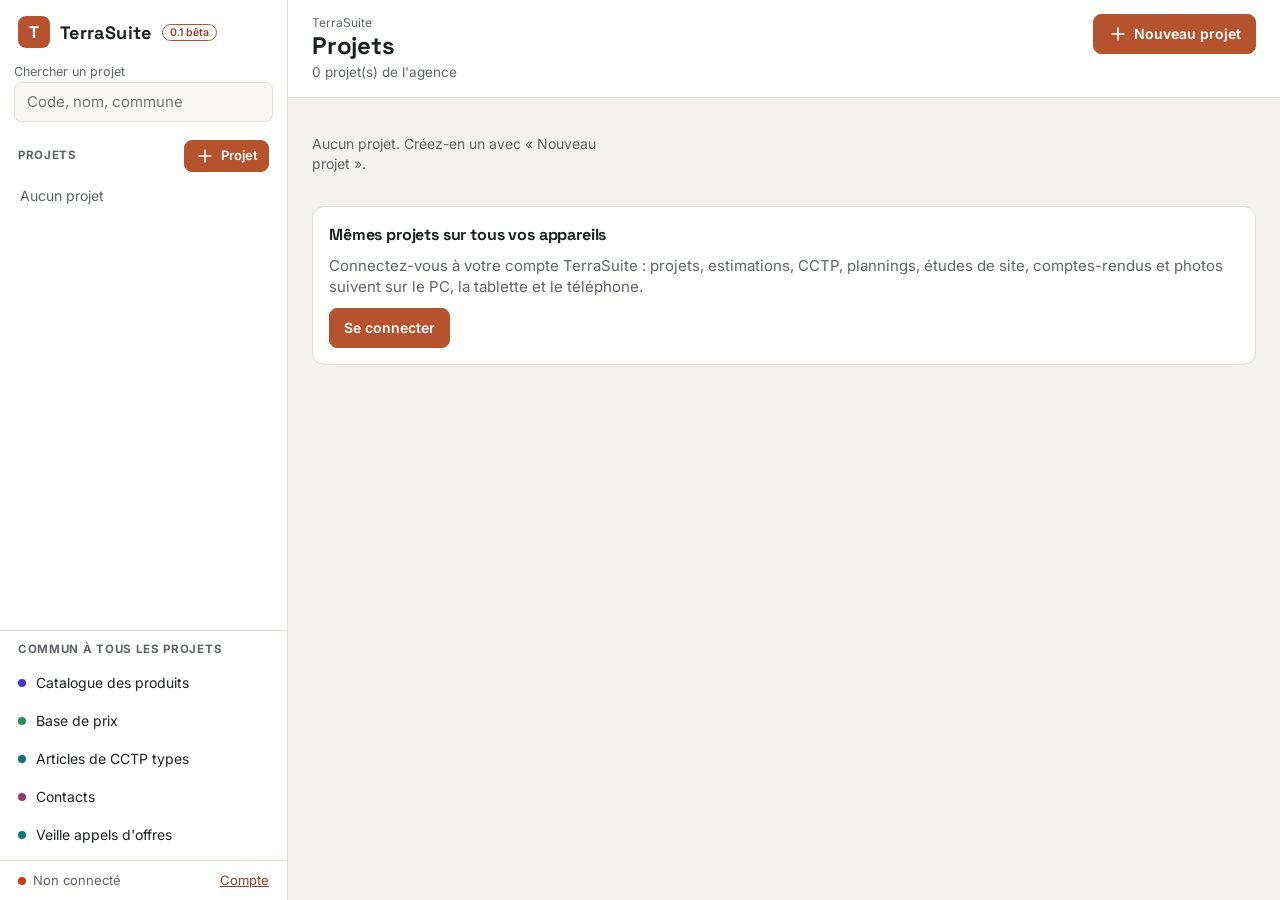
==== index.html @ 83de6072 "TerraSuite 0.1 : application unique centrée sur le projet, synchronisation de toutes les données - i" ====
<!doctype html>
<html lang="fr">
<head>
<meta charset="utf-8">
<meta name="viewport" content="width=device-width,initial-scale=1,viewport-fit=cover">
<title>TerraSuite</title>
<meta name="description" content="TerraSuite : le projet au centre, de l'esquisse à la garantie de parfait achèvement">
<meta name="theme-color" content="#b5532f">
<link rel="manifest" href="manifest.webmanifest">
<link rel="icon" href="suite/icons/icon-192.png">
<link rel="apple-touch-icon" href="suite/icons/apple-touch-icon.png">
<meta name="apple-mobile-web-app-capable" content="yes">
<meta name="apple-mobile-web-app-title" content="TerraSuite">
<link rel="preconnect" href="https://fonts.googleapis.com">
<link href="https://fonts.googleapis.com/css2?family=Inter:wght@400;500;600;700&family=Space+Grotesk:wght@500;700&display=swap" rel="stylesheet">
<link rel="stylesheet" href="suite/app.css">
</head>
<body>
<div class="ts" id="ts">
  <aside class="ts-side" id="side" aria-label="Projets et bibliothèques"></aside>
  <main class="ts-main" id="main"></main>
  <nav class="ts-bottom" id="bottom" aria-label="Navigation principale"></nav>
</div>
<script src="TerraChantier/vendor/supabase.js"></script>
<script src="TerraChantier/common.js"></script>
<script src="TerraChantier/db.js"></script>
<script src="TerraChantier/projets-api.js"></script>
<script src="TerraChantier/ts-link.js"></script>
<script src="TerraChantier/terrasuite-compte.js"></script>
<script src="TerraChantier/sync.js"></script>
<script src="suite/app.js"></script>
</body>
</html>
---- suite/app.css ----
/* TerraSuite : application unique, le projet au centre */
:root{--bg:#f4f2ee;--surface:#fff;--sunk:#f9f8f6;--ink:#1c1f22;--muted:#5f6368;--line:#e2ddd5;--line2:#efebe4;--accent:#b5532f;--accent-ink:#fff;--accent-soft:#f6e9e3;--accent-deep:#8f3f22;--warn:#c2410c;--ok:#2f8f5b;--info:#2f6fb5;--shadow:0 6px 20px rgba(0,0,0,.12);
  --safe-b:env(safe-area-inset-bottom,0px);--safe-t:env(safe-area-inset-top,0px);--side:288px;--bottom:0px}
@media (prefers-color-scheme:dark){:root:not([data-theme=light]){--bg:#141618;--surface:#1d2023;--sunk:#191b1e;--ink:#eceae6;--muted:#a3a7ab;--line:#2c3035;--line2:#25292d;--accent:#d97a55;--accent-ink:#1a0f0a;--accent-soft:#3a251c;--accent-deep:#f0a789;--shadow:0 6px 20px rgba(0,0,0,.5)}}
*{box-sizing:border-box}
html,body{margin:0;height:100%}
body{font:15px/1.45 Inter,system-ui,sans-serif;background:var(--bg);color:var(--ink);-webkit-tap-highlight-color:transparent;overscroll-behavior-y:none}
button,input,select,textarea{font:inherit;color:inherit}
h1,h2,h3{font-family:"Space Grotesk",Inter,sans-serif;letter-spacing:-.01em;margin:0}
a{color:var(--accent-deep)}
svg.i{width:20px;height:20px;fill:none;stroke:currentColor;stroke-width:2;stroke-linecap:round;stroke-linejoin:round;flex:none}

/* ---------- mise en page ---------- */
.ts{display:flex;height:100vh;height:100dvh}
.ts-side{width:var(--side);flex:none;background:var(--surface);border-right:1px solid var(--line);display:flex;flex-direction:column;min-height:0}
.ts-main{flex:1;min-width:0;display:flex;flex-direction:column;min-height:0}
.ts-bottom{display:none}
@media (max-width:899px){
  :root{--bottom:calc(60px + var(--safe-b))}
  .ts{flex-direction:column}
  .ts-side{display:none}
  .ts-main{padding-bottom:var(--bottom)}
  .ts-bottom{display:grid;grid-template-columns:repeat(4,minmax(0,1fr));position:fixed;left:0;right:0;bottom:0;z-index:30;background:var(--surface);border-top:1px solid var(--line);padding-bottom:var(--safe-b);height:var(--bottom)}
  .ts-bottom a{display:flex;flex-direction:column;align-items:center;justify-content:center;gap:2px;text-decoration:none;color:var(--muted);font-size:12px;font-weight:600}
  .ts-bottom a.on{color:var(--accent-deep)}
  .ts-bottom a.photo{color:#7a4fb0}
}

/* ---------- colonne de gauche ---------- */
.brand{display:flex;align-items:center;gap:10px;padding:calc(16px + var(--safe-t)) 18px 12px;text-decoration:none;color:inherit}
.logo{width:32px;height:32px;border-radius:8px;background:var(--accent);color:#fff;display:grid;place-items:center;font:700 17px "Space Grotesk",sans-serif;flex:none}
.brand b{font:700 18px "Space Grotesk",sans-serif;letter-spacing:.02em}
.ver{font:600 10.5px Inter,sans-serif;color:var(--accent-deep);border:1px solid var(--accent);border-radius:20px;padding:1px 7px;white-space:nowrap}
.side-h{display:flex;justify-content:space-between;align-items:center;padding:10px 18px 6px;gap:8px}
.cap{font-size:11.5px;font-weight:700;color:var(--muted);text-transform:uppercase;letter-spacing:.06em}
.search{padding:0 14px 8px}
.search input,.inp{width:100%;height:40px;border:1px solid var(--line);border-radius:8px;padding:0 12px;background:var(--sunk)}
.plist{flex:1;overflow:auto;padding:0 8px 8px;display:flex;flex-direction:column;gap:2px;min-height:80px}
.pitem{display:flex;flex-direction:column;gap:1px;padding:9px 12px;border-radius:8px;text-decoration:none;color:inherit}
.pitem:hover{background:var(--sunk)}
.pitem.on{background:var(--accent-soft);box-shadow:inset 3px 0 0 var(--accent)}
.pitem .l1{display:flex;justify-content:space-between;gap:8px;align-items:baseline}
.pitem b{font:700 15px "Space Grotesk",sans-serif}
.pitem .ph{font-size:11.5px;color:var(--muted);font-weight:600;white-space:nowrap}
.pitem .nm{font-size:13px;color:var(--muted);white-space:nowrap;overflow:hidden;text-overflow:ellipsis}
.pitem.arch{opacity:.6}
.libs{border-top:1px solid var(--line);padding:10px 8px 6px}
.libs .cap{padding:0 10px 6px;display:block}
.litem{display:flex;align-items:center;gap:10px;height:38px;padding:0 10px;border-radius:8px;text-decoration:none;color:inherit;font-size:14px}
.litem:hover{background:var(--sunk)}
.litem.on{background:var(--accent-soft);font-weight:600}
.dot{width:8px;height:8px;border-radius:50%;flex:none}
.litem .n{margin-left:auto;font-size:12px;color:var(--muted)}
.side-f{border-top:1px solid var(--line);padding:10px 18px calc(10px + var(--safe-b));display:flex;justify-content:space-between;align-items:center;gap:8px;font-size:13px}
.sync{display:inline-flex;align-items:center;gap:7px;color:var(--muted);text-decoration:none;min-width:0}
.sync::before{content:"";width:8px;height:8px;border-radius:50%;background:#9aa0a6;flex:none}
.sync.ok::before{background:var(--ok)} .sync.wait::before{background:#d39b1d} .sync.err::before{background:var(--warn)}
.sync span{white-space:nowrap;overflow:hidden;text-overflow:ellipsis}

/* ---------- en-tête du projet ---------- */
.phead{background:var(--surface);border-bottom:1px solid var(--line);padding:calc(14px + var(--safe-t)) 24px 0;flex:none}
.phead .t{display:flex;align-items:flex-start;gap:12px;justify-content:space-between}
.phead .k{font-size:12px;color:var(--muted)}
.phead h1{font-size:24px;margin:1px 0 2px;line-height:1.2}
.phead .w{color:var(--muted);font-size:13.5px}
.acts{display:flex;gap:8px;flex-wrap:wrap;justify-content:flex-end}
.btn.back{display:none}
.tabs{display:flex;gap:2px;overflow-x:auto;scrollbar-width:none;margin-top:10px}
.tabs::-webkit-scrollbar{display:none}
.tab{display:flex;align-items:center;gap:6px;height:42px;padding:0 9px;text-decoration:none;color:var(--muted);font-weight:600;font-size:14px;border-bottom:3px solid transparent;white-space:nowrap}
.tab.on{color:var(--ink)}
.tab.tr{margin-left:auto}
.tab.tr ~ .tab.tr{margin-left:0}
.badge{font-size:10.5px;font-weight:700;padding:2px 6px;border-radius:4px;background:#ecd9cf;color:#6b3a24}
.badge.cur{background:var(--accent);color:#fff}
.subs{display:flex;gap:8px;padding:10px 0 12px;border-top:1px solid var(--line2);overflow-x:auto;scrollbar-width:none}
.subs::-webkit-scrollbar{display:none}
.sub{height:32px;display:inline-flex;align-items:center;padding:0 13px;border-radius:16px;border:1px solid var(--line);background:var(--surface);color:var(--ink);text-decoration:none;font-size:13px;font-weight:600;white-space:nowrap}
.sub.on{color:#fff}
.sub .soon{font-size:10.5px;font-weight:600;margin-left:6px;opacity:.75}
@media (max-width:899px){
  .phead{padding:calc(10px + var(--safe-t)) 14px 0}
  .phead h1{font-size:19px}
  .btn.back{display:inline-flex}
  .acts .wide{display:none}
}

/* ---------- contenu ---------- */
.body{flex:1;min-height:0;overflow:auto;padding:22px 24px 40px}
.body.frame{padding:0;overflow:hidden;display:flex}
.body.frame iframe{flex:1;width:100%;height:100%;border:0;background:var(--bg)}
@media (max-width:899px){.body{padding:14px 14px 30px}}
@media (max-width:600px){.grid{grid-template-columns:repeat(2,minmax(0,1fr));gap:10px}.pcard{min-height:100px;padding:12px}.pcard .v{font-size:15.5px}.pcard .d{font-size:12px}.pcard .h{font-size:13px}.pcard .badge{display:none}}
.wrap{max-width:1240px}
.grid{display:grid;gap:14px;grid-template-columns:repeat(auto-fill,minmax(250px,1fr))}
.grid3{display:grid;gap:14px;grid-template-columns:repeat(auto-fit,minmax(280px,1fr))}
.card{background:var(--surface);border:1px solid var(--line);border-radius:12px;padding:16px}
.card h2{font-size:16px;margin-bottom:8px}
.pcard{display:flex;flex-direction:column;gap:6px;text-decoration:none;color:inherit;min-height:120px;cursor:pointer}
.pcard:hover{border-color:var(--accent)}
.pcard .h{display:flex;align-items:center;gap:8px;font-weight:700}
.pcard .v{font:700 19px "Space Grotesk",sans-serif}
.pcard .d{color:var(--muted);font-size:13px}
.list{display:flex;flex-direction:column}
.li{display:flex;gap:12px;align-items:flex-start;padding:9px 0;border-top:1px solid var(--line2)}
.li:first-child{border-top:0}
.li .m{color:var(--muted);font-size:12.5px}
.empty{color:var(--muted);font-size:14px}
.row{display:flex;gap:10px;align-items:center;flex-wrap:wrap}
.row.small{font-size:13px}
.muted,.hint{color:var(--muted)} .hint{font-size:12.5px}
.btn{border:1px solid var(--line);background:var(--surface);border-radius:8px;padding:0 14px;height:40px;cursor:pointer;font-weight:600;font-size:14px;display:inline-flex;align-items:center;gap:6px;white-space:nowrap;text-decoration:none;color:inherit}
.btn:hover{border-color:var(--accent)}
.btn.pri{background:var(--accent);border-color:var(--accent);color:var(--accent-ink)}
.btn.sm{height:32px;padding:0 10px;font-size:13px}
.btn.danger{color:var(--warn)}
.btn.icon{width:40px;padding:0;justify-content:center}
.f{display:flex;flex-direction:column;gap:4px;font-size:12.5px;color:var(--muted);font-weight:600}
.f input,.f select,.f textarea{height:40px;border:1px solid var(--line);border-radius:8px;padding:0 10px;background:var(--surface);color:var(--ink);font-weight:400;font-size:14px}
.f textarea{height:auto;min-height:80px;padding:8px 10px;resize:vertical}
.grid2{display:grid;grid-template-columns:repeat(auto-fit,minmax(200px,1fr));gap:12px}
table.t{width:100%;border-collapse:collapse;font-size:14px}
table.t th{text-align:left;color:var(--muted);font-size:12px;font-weight:600;padding:8px 10px;border-bottom:1px solid var(--line)}
table.t td{padding:6px 10px;border-top:1px solid var(--line2);vertical-align:middle}
table.t td input,table.t td select{width:100%;height:36px;border:1px solid transparent;border-radius:6px;padding:0 8px;background:transparent}
table.t td input:hover,table.t td select:hover,table.t td input:focus,table.t td select:focus{border-color:var(--line);background:var(--surface)}
.tscroll{overflow-x:auto}
.state{font-size:12px;font-weight:700;padding:3px 8px;border-radius:6px;white-space:nowrap}
.soonbox{max-width:720px}
.soonbox p{margin:6px 0 0}
.chip{display:inline-flex;align-items:center;height:30px;padding:0 12px;border-radius:15px;background:var(--surface);border:1px solid var(--line);font-size:13px}
.pl-mobile{display:none}
@media (max-width:899px){.pl-mobile{display:block}.pl-desk{display:none}}
.mitem{display:flex;justify-content:space-between;align-items:center;gap:12px;background:var(--surface);border:1px solid var(--line);border-radius:12px;padding:12px 14px;text-decoration:none;color:inherit;min-height:62px;margin-bottom:8px}
.mitem b{font:700 17px "Space Grotesk",sans-serif;display:block}
.mitem .nm{font-size:13px;color:var(--muted)}
.mitem .ph{font-size:12px;font-weight:700;padding:4px 8px;border-radius:6px;background:var(--accent-soft);color:var(--accent-deep);white-space:nowrap}

/* ---------- feuilles (fenêtres) et messages, communs avec TerraChantier ---------- */
.sheet-bg{position:fixed;inset:0;background:rgba(0,0,0,.45);z-index:50;display:flex;align-items:center;justify-content:center;padding:12px}
.sheet{background:var(--bg);width:100%;max-width:640px;max-height:92vh;border-radius:14px;display:flex;flex-direction:column;overflow:hidden}
.sheet header{display:flex;align-items:center;justify-content:space-between;padding:14px 16px;background:var(--surface);border-bottom:1px solid var(--line)}
.sheet header h2{font-size:17px}
.sheet .body{padding:16px;overflow:auto}
.sheet footer{display:flex;gap:8px;justify-content:flex-end;padding:12px 16px;background:var(--surface);border-top:1px solid var(--line)}
.icon-btn{border:0;background:transparent;width:38px;height:38px;border-radius:8px;display:grid;place-items:center;cursor:pointer;color:var(--ink)}
.icon-btn svg{width:22px;height:22px;fill:none;stroke:currentColor;stroke-width:2;stroke-linecap:round;stroke-linejoin:round}
.toast{position:fixed;left:50%;bottom:calc(24px + var(--bottom));transform:translateX(-50%);background:var(--ink);color:var(--bg);padding:9px 15px;border-radius:8px;z-index:80;font-size:14px;box-shadow:var(--shadow);max-width:90vw}
:focus-visible{outline:2px solid var(--accent);outline-offset:2px}
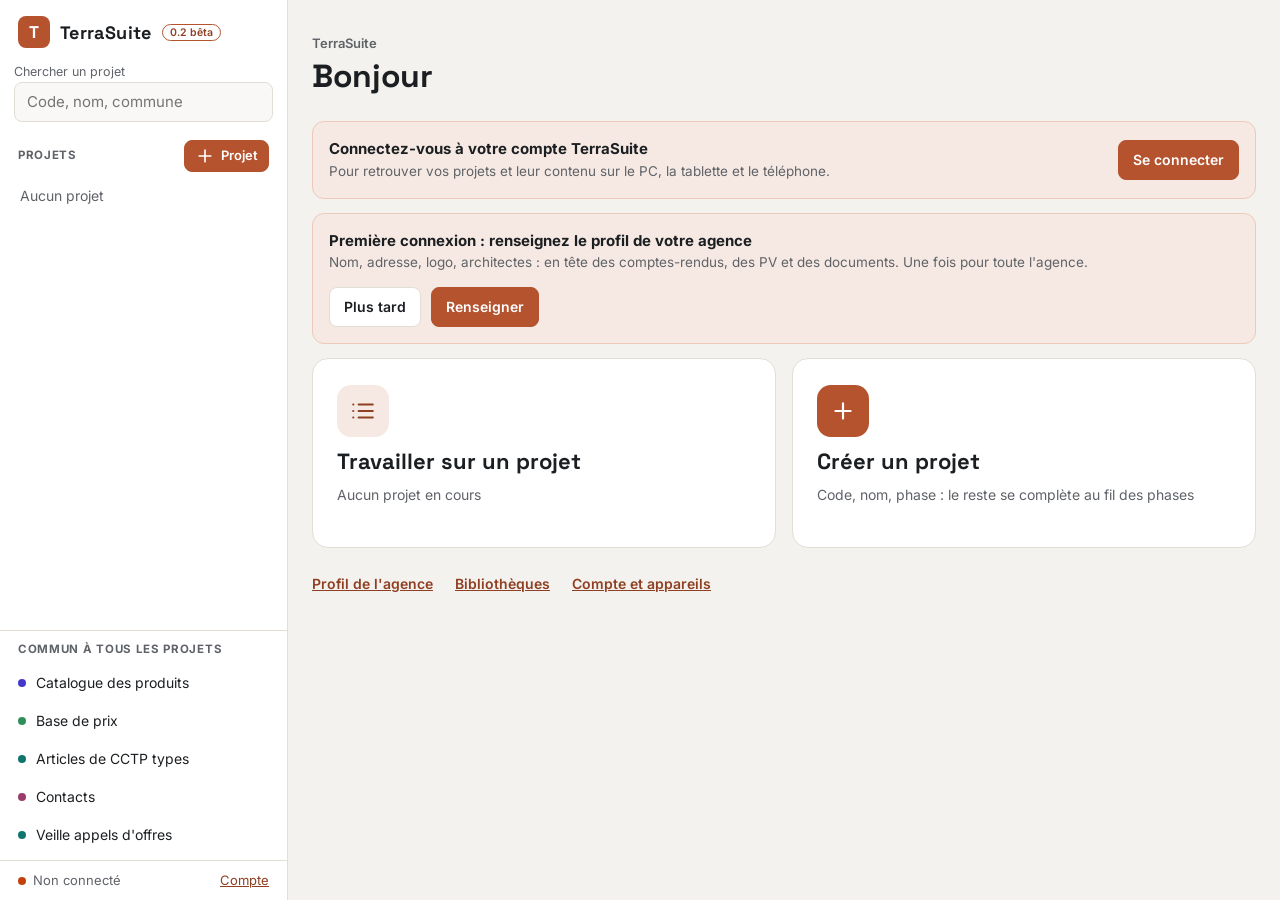
==== commit 263af72f: "TerraSuite 0.2 : page d'accueil (travailler sur un projet, créer un projet) et profil de l'agence - " ====
--- a/index.html
+++ b/index.html
@@ -24,6 +24,8 @@
 <script src="TerraChantier/vendor/supabase.js"></script>
 <script src="TerraChantier/common.js"></script>
 <script src="TerraChantier/db.js"></script>
+<script src="TerraChantier/plan.js"></script>
+<script src="TerraChantier/carnet.js"></script>
 <script src="TerraChantier/projets-api.js"></script>
 <script src="TerraChantier/ts-link.js"></script>
 <script src="TerraChantier/terrasuite-compte.js"></script>
--- a/suite/app.css
+++ b/suite/app.css
@@ -147,3 +147,29 @@
 .icon-btn svg{width:22px;height:22px;fill:none;stroke:currentColor;stroke-width:2;stroke-linecap:round;stroke-linejoin:round}
 .toast{position:fixed;left:50%;bottom:calc(24px + var(--bottom));transform:translateX(-50%);background:var(--ink);color:var(--bg);padding:9px 15px;border-radius:8px;z-index:80;font-size:14px;box-shadow:var(--shadow);max-width:90vw}
 :focus-visible{outline:2px solid var(--accent);outline-offset:2px}
+
+/* ---------- accueil ---------- */
+.home{padding-top:calc(34px + var(--safe-t))}
+.hhead{display:flex;align-items:center;gap:16px;margin-bottom:22px}
+.hhead h1{font-size:32px}
+.hhead .k{font-size:13px;color:var(--muted);font-weight:600}
+.hlogo:empty{display:none}
+.hlogo img{max-height:56px;max-width:180px;display:block}
+.choices{display:grid;grid-template-columns:repeat(auto-fit,minmax(260px,1fr));gap:16px}
+.choice{display:flex;flex-direction:column;align-items:flex-start;gap:10px;text-align:left;background:var(--surface);border:1px solid var(--line);border-radius:16px;padding:26px 24px;min-height:190px;text-decoration:none;color:inherit;cursor:pointer;font:inherit}
+.choice:hover{border-color:var(--accent);box-shadow:var(--shadow)}
+.choice .ci{width:52px;height:52px;border-radius:14px;display:grid;place-items:center}
+.choice .ci svg{width:26px;height:26px}
+.choice .ct{font:700 22px "Space Grotesk",sans-serif}
+.choice .cd{color:var(--muted);font-size:14px}
+.note{display:flex;align-items:center;justify-content:space-between;gap:14px;flex-wrap:wrap;margin-bottom:14px;border-color:#ecc9b8;background:var(--accent-soft)}
+.note .muted{font-size:13.5px;margin-top:2px}
+.hlinks{display:flex;gap:22px;flex-wrap:wrap;margin-top:26px;font-size:14px;font-weight:600}
+@media (max-width:899px){.home{padding-top:calc(20px + var(--safe-t))}.hhead h1{font-size:26px}.choice{min-height:0;padding:20px;flex-direction:row;align-items:center;flex-wrap:wrap}.choice .ct{font-size:19px}.choice .cd{flex-basis:100%}}
+/* fiche de l'agence (formulaire commun avec TerraContacts) */
+.fsec{font-size:15px;margin:2px 0}
+.bar{display:flex;align-items:center;gap:10px}
+.grow{flex:1}
+.small{font-size:13px}
+.card.pers{padding:12px;background:var(--sunk)}
+#pList{gap:10px}
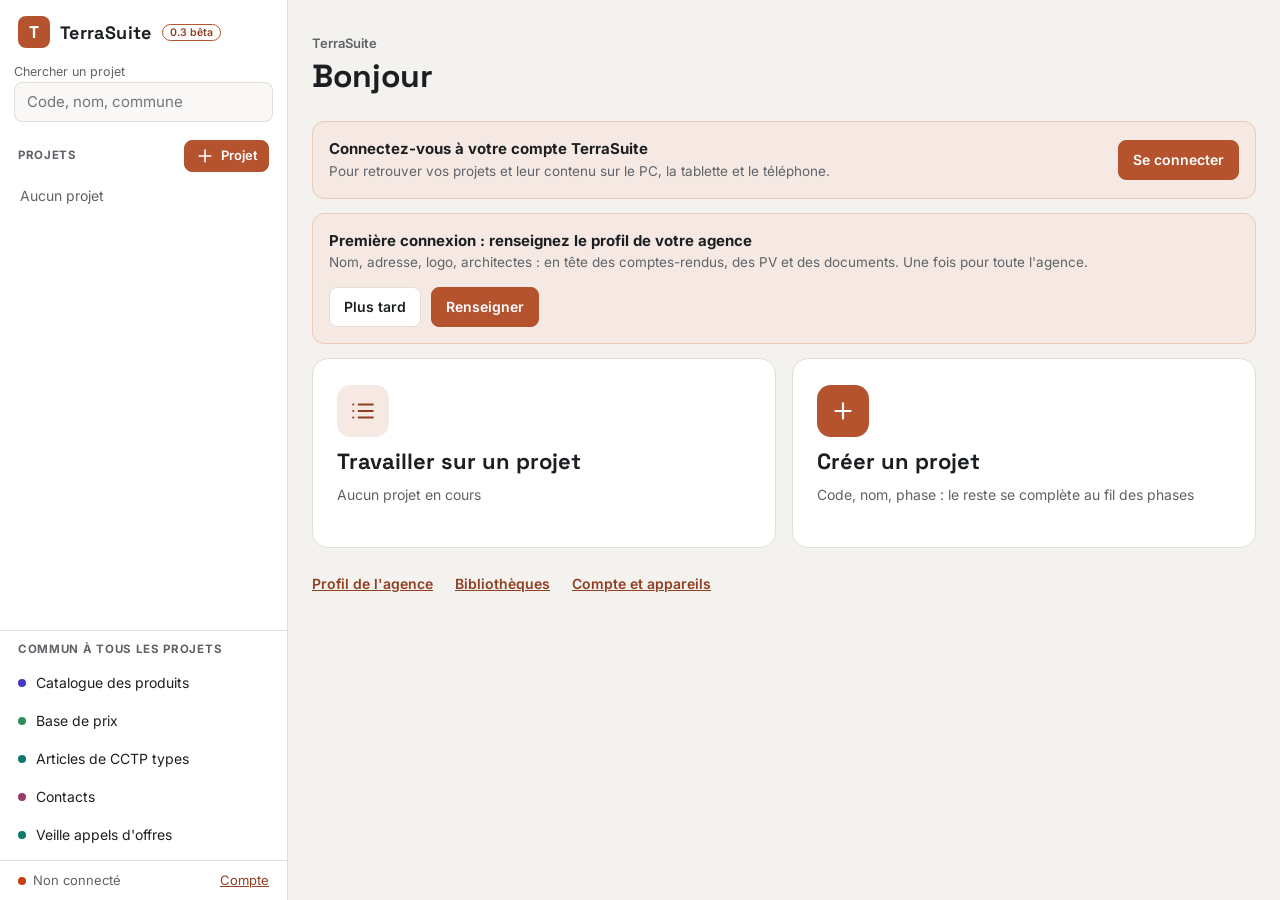
==== commit c71f028d: "TerraSuite 0.3 : documents, ordres de service, situations, PV (OPR, réception, levée des réserves), " ====
--- a/index.html
+++ b/index.html
@@ -30,6 +30,7 @@
 <script src="TerraChantier/ts-link.js"></script>
 <script src="TerraChantier/terrasuite-compte.js"></script>
 <script src="TerraChantier/sync.js"></script>
+<script src="suite/modules.js"></script>
 <script src="suite/app.js"></script>
 </body>
 </html>
--- a/suite/app.css
+++ b/suite/app.css
@@ -173,3 +173,24 @@
 .small{font-size:13px}
 .card.pers{padding:12px;background:var(--sunk)}
 #pList{gap:10px}
+/* impression des PV, OS, situations : seule la feuille imprimée paraît */
+#tsPrint{display:none}
+@media print{
+  @page{size:A4;margin:15mm 14mm}
+  body{background:#fff;color:#000;font-size:10.5pt}
+  .ts{display:none!important}
+  #tsPrint{display:block}
+  #tsPrint .ph{display:flex;justify-content:space-between;gap:20px;border-bottom:1.5pt solid #000;padding-bottom:8pt;margin-bottom:14pt}
+  #tsPrint .ag{margin-top:4pt;font-size:9.5pt}
+  #tsPrint .pj{text-align:right;font-size:9.5pt}
+  #tsPrint h1{font-size:16pt;margin:0 0 10pt}
+  #tsPrint h2{font-size:11.5pt;margin:12pt 0 4pt}
+  #tsPrint table.pt{width:100%;border-collapse:collapse;font-size:9.5pt;margin:4pt 0}
+  #tsPrint table.pt th,#tsPrint table.pt td{border:.5pt solid #777;padding:3pt 5pt;text-align:left;vertical-align:top}
+  #tsPrint table.pt th{background:#eee}
+  #tsPrint table.sig{width:100%;margin-top:22pt;border-collapse:collapse}
+  #tsPrint table.sig td{border:.5pt solid #777;height:70pt;vertical-align:top;padding:5pt;font-size:9pt;width:33%}
+  #tsPrint .pf{margin-top:18pt;font-size:8pt;color:#555;border-top:.5pt solid #999;padding-top:4pt}
+  #tsPrint tr{break-inside:avoid}
+}
+tfoot td{border-top:2px solid var(--line)}
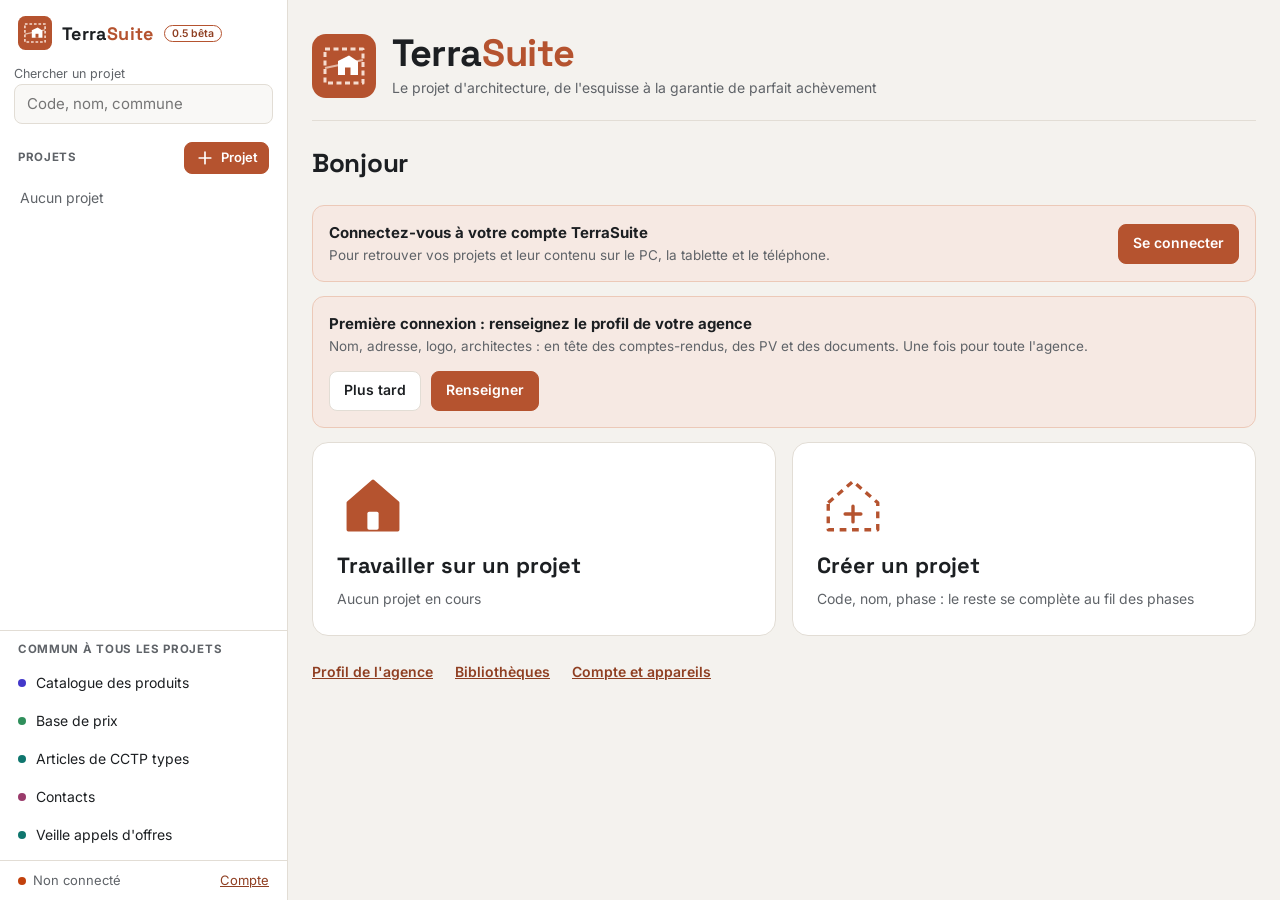
==== commit 1f32dc1d: "TerraSuite 0.5 : logo (la parcelle) et nom de la suite en tête de l'accueil Co-Authored-By: Claude O" ====
--- a/index.html
+++ b/index.html
@@ -7,7 +7,8 @@
 <meta name="description" content="TerraSuite : le projet au centre, de l'esquisse à la garantie de parfait achèvement">
 <meta name="theme-color" content="#b5532f">
 <link rel="manifest" href="manifest.webmanifest">
-<link rel="icon" href="suite/icons/icon-192.png">
+<link rel="icon" href="suite/logo-petit.svg" type="image/svg+xml">
+<link rel="alternate icon" href="suite/icons/favicon-32.png">
 <link rel="apple-touch-icon" href="suite/icons/apple-touch-icon.png">
 <meta name="apple-mobile-web-app-capable" content="yes">
 <meta name="apple-mobile-web-app-title" content="TerraSuite">
--- a/suite/app.css
+++ b/suite/app.css
@@ -28,7 +28,8 @@
 
 /* ---------- colonne de gauche ---------- */
 .brand{display:flex;align-items:center;gap:10px;padding:calc(16px + var(--safe-t)) 18px 12px;text-decoration:none;color:inherit}
-.logo{width:32px;height:32px;border-radius:8px;background:var(--accent);color:#fff;display:grid;place-items:center;font:700 17px "Space Grotesk",sans-serif;flex:none}
+.logo{width:34px;height:34px;flex:none;display:block}
+.brand b span,.suite-id .wm span{color:var(--accent)}
 .brand b{font:700 18px "Space Grotesk",sans-serif;letter-spacing:.02em}
 .ver{font:600 10.5px Inter,sans-serif;color:var(--accent-deep);border:1px solid var(--accent);border-radius:20px;padding:1px 7px;white-space:nowrap}
 .side-h{display:flex;justify-content:space-between;align-items:center;padding:10px 18px 6px;gap:8px}
@@ -65,15 +66,18 @@
 .phead .w{color:var(--muted);font-size:13.5px}
 .acts{display:flex;gap:8px;flex-wrap:wrap;justify-content:flex-end}
 .btn.back{display:none}
-.tabs{display:flex;gap:2px;overflow-x:auto;scrollbar-width:none;margin-top:10px}
+.tabs{display:flex;flex-wrap:wrap;gap:4px 3px;margin-top:12px;border-bottom:1px solid var(--line);padding-left:2px}
 .tabs::-webkit-scrollbar{display:none}
-.tab{display:flex;align-items:center;gap:6px;height:42px;padding:0 9px;text-decoration:none;color:var(--muted);font-weight:600;font-size:14px;border-bottom:3px solid transparent;white-space:nowrap}
-.tab.on{color:var(--ink)}
-.tab.tr{margin-left:auto}
-.tab.tr ~ .tab.tr{margin-left:0}
+.tab{display:flex;align-items:center;gap:6px;height:40px;padding:0 11px;text-decoration:none;color:var(--muted);font-weight:600;font-size:14px;white-space:nowrap;background:var(--sunk);border:1px solid var(--line);border-bottom:0;border-radius:10px 10px 0 0;margin-bottom:-1px;position:relative}
+.tab:hover{color:var(--ink);background:var(--surface)}
+.tab.on{color:var(--ink);background:var(--surface);box-shadow:inset 0 3px 0 var(--c,var(--accent));z-index:1;border-bottom:1px solid var(--surface);height:41px;margin-bottom:-1px}
+.tab.tr{display:none}
+.btn.desk.on{box-shadow:inset 0 -3px 0 var(--c);border-color:var(--c)}
+@media (max-width:899px){.tab.tr{display:flex}.btn.desk{display:none}}
 .badge{font-size:10.5px;font-weight:700;padding:2px 6px;border-radius:4px;background:#ecd9cf;color:#6b3a24}
 .badge.cur{background:var(--accent);color:#fff}
-.subs{display:flex;gap:8px;padding:10px 0 12px;border-top:1px solid var(--line2);overflow-x:auto;scrollbar-width:none}
+.badge.done{background:transparent;color:var(--ok);font-size:13px;padding:0}
+.subs{display:flex;gap:8px;padding:12px 0 12px;overflow-x:auto;scrollbar-width:none}
 .subs::-webkit-scrollbar{display:none}
 .sub{height:32px;display:inline-flex;align-items:center;padding:0 13px;border-radius:16px;border:1px solid var(--line);background:var(--surface);color:var(--ink);text-decoration:none;font-size:13px;font-weight:600;white-space:nowrap}
 .sub.on{color:#fff}
@@ -81,6 +85,10 @@
 @media (max-width:899px){
   .phead{padding:calc(10px + var(--safe-t)) 14px 0}
   .phead h1{font-size:19px}
+  .tab{height:36px;padding:0 9px;font-size:13px;gap:5px}
+  .tab.on{height:37px}
+  .tab .badge{font-size:9.5px;padding:1px 4px}
+  .tab.tr{margin-left:0}
   .btn.back{display:inline-flex}
   .acts .wide{display:none}
 }
@@ -150,22 +158,26 @@
 
 /* ---------- accueil ---------- */
 .home{padding-top:calc(34px + var(--safe-t))}
+.suite-id{display:flex;align-items:center;gap:16px;padding-bottom:22px;margin-bottom:24px;border-bottom:1px solid var(--line)}
+.suite-id img{flex:none;display:block}
+.suite-id .wm{font:700 38px/1.05 "Space Grotesk",sans-serif;letter-spacing:-.01em}
+.suite-id .tag{color:var(--muted);font-size:14px;margin-top:4px}
 .hhead{display:flex;align-items:center;gap:16px;margin-bottom:22px}
-.hhead h1{font-size:32px}
+.hhead h1{font-size:26px}
 .hhead .k{font-size:13px;color:var(--muted);font-weight:600}
 .hlogo:empty{display:none}
 .hlogo img{max-height:56px;max-width:180px;display:block}
 .choices{display:grid;grid-template-columns:repeat(auto-fit,minmax(260px,1fr));gap:16px}
 .choice{display:flex;flex-direction:column;align-items:flex-start;gap:10px;text-align:left;background:var(--surface);border:1px solid var(--line);border-radius:16px;padding:26px 24px;min-height:190px;text-decoration:none;color:inherit;cursor:pointer;font:inherit}
 .choice:hover{border-color:var(--accent);box-shadow:var(--shadow)}
-.choice .ci{width:52px;height:52px;border-radius:14px;display:grid;place-items:center}
-.choice .ci svg{width:26px;height:26px}
+.choice .ci{width:72px;height:72px;display:grid;place-items:center}
+.choice .ci svg.house{width:72px;height:72px}
 .choice .ct{font:700 22px "Space Grotesk",sans-serif}
 .choice .cd{color:var(--muted);font-size:14px}
 .note{display:flex;align-items:center;justify-content:space-between;gap:14px;flex-wrap:wrap;margin-bottom:14px;border-color:#ecc9b8;background:var(--accent-soft)}
 .note .muted{font-size:13.5px;margin-top:2px}
 .hlinks{display:flex;gap:22px;flex-wrap:wrap;margin-top:26px;font-size:14px;font-weight:600}
-@media (max-width:899px){.home{padding-top:calc(20px + var(--safe-t))}.hhead h1{font-size:26px}.choice{min-height:0;padding:20px;flex-direction:row;align-items:center;flex-wrap:wrap}.choice .ct{font-size:19px}.choice .cd{flex-basis:100%}}
+@media (max-width:899px){.suite-id img{width:52px;height:52px}.suite-id .wm{font-size:30px}.suite-id .tag{font-size:12.5px}.home{padding-top:calc(20px + var(--safe-t))}.hhead h1{font-size:22px}.choice .ci,.choice .ci svg.house{width:56px;height:56px}.choice{min-height:0;padding:20px;flex-direction:row;align-items:center;flex-wrap:wrap}.choice .ct{font-size:19px}.choice .cd{flex-basis:100%}}
 /* fiche de l'agence (formulaire commun avec TerraContacts) */
 .fsec{font-size:15px;margin:2px 0}
 .bar{display:flex;align-items:center;gap:10px}
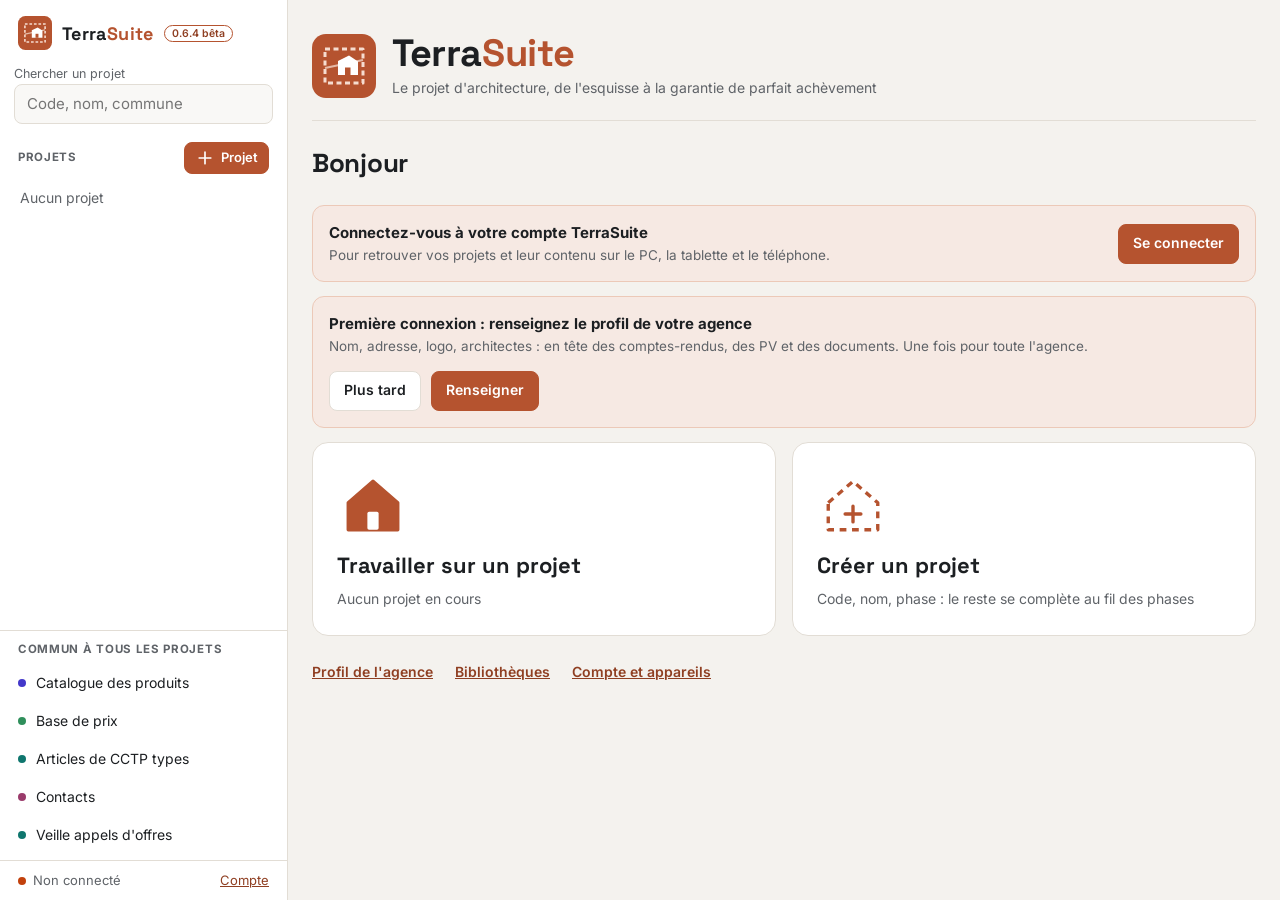
==== commit 28e8b213: "TerraSuite 0.6.4 : icônes renommées (mise à jour sur Android) ; TerraModel 0.3 : image de la vue Co-" ====
--- a/index.html
+++ b/index.html
@@ -8,8 +8,8 @@
 <meta name="theme-color" content="#b5532f">
 <link rel="manifest" href="manifest.webmanifest">
 <link rel="icon" href="suite/logo-petit.svg" type="image/svg+xml">
-<link rel="alternate icon" href="suite/icons/favicon-32.png">
-<link rel="apple-touch-icon" href="suite/icons/apple-touch-icon.png">
+<link rel="alternate icon" href="suite/icons/tsv2-favicon-32.png">
+<link rel="apple-touch-icon" href="suite/icons/tsv2-apple-180.png">
 <meta name="apple-mobile-web-app-capable" content="yes">
 <meta name="apple-mobile-web-app-title" content="TerraSuite">
 <link rel="preconnect" href="https://fonts.googleapis.com">
--- a/suite/app.css
+++ b/suite/app.css
@@ -206,3 +206,6 @@
   #tsPrint tr{break-inside:avoid}
 }
 tfoot td{border-top:2px solid var(--line)}
+/* édition plein écran (maquette 3D sur téléphone et tablette) */
+.ts.immersive .phead,.ts.immersive .ts-bottom{display:none}
+.ts.immersive .ts-main{padding-bottom:0}
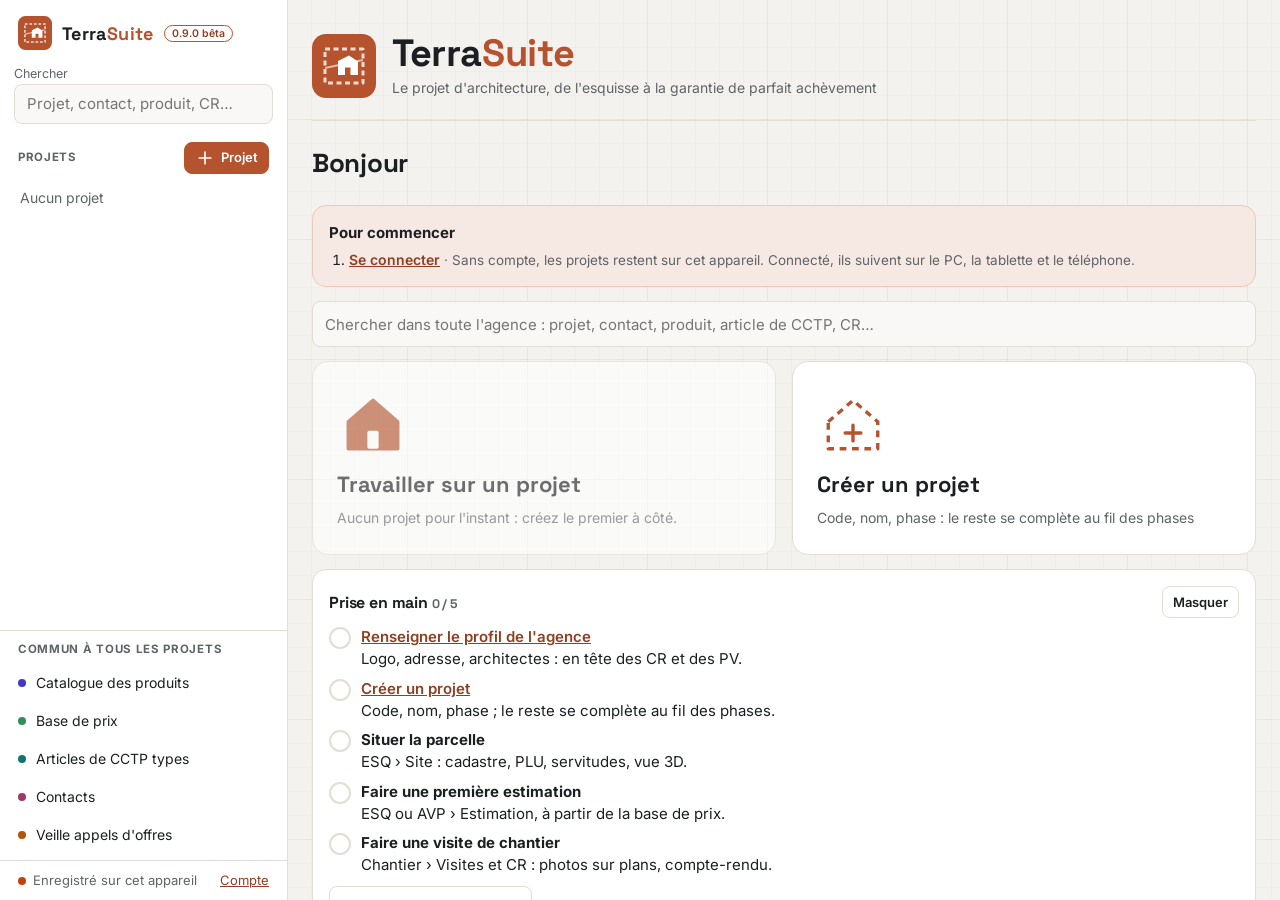
==== commit c0448065: "TerraSuite 0.9.0 : recherche globale, Ma semaine, prise en main avec projet exemple, partage de l'ét" ====
--- a/index.html
+++ b/index.html
@@ -32,6 +32,7 @@
 <script src="TerraChantier/terrasuite-compte.js"></script>
 <script src="TerraChantier/sync.js"></script>
 <script src="suite/modules.js"></script>
+<script src="suite/extras.js"></script>
 <script src="suite/app.js"></script>
 </body>
 </html>
--- a/suite/app.css
+++ b/suite/app.css
@@ -209,3 +209,127 @@
 /* édition plein écran (maquette 3D sur téléphone et tablette) */
 .ts.immersive .phead,.ts.immersive .ts-bottom{display:none}
 .ts.immersive .ts-main{padding-bottom:0}
+
+/* ---------- 0.7 : rubriques du projet dans la colonne de gauche ---------- */
+.pback{display:flex;align-items:center;gap:6px;margin:0 10px;padding:0 8px;height:36px;border-radius:8px;color:var(--muted);text-decoration:none;font-size:14px;font-weight:600}
+.pback:hover{background:var(--sunk);color:var(--ink)}
+.pback svg.i{width:18px;height:18px}
+.pcur{display:flex;flex-direction:column;padding:8px 18px 10px;border-bottom:1px solid var(--line)}
+.pcur b{font:700 20px "Space Grotesk",sans-serif}
+.pcur span{color:var(--muted);font-size:14px;white-space:nowrap;overflow:hidden;text-overflow:ellipsis}
+.ptree{flex:1;overflow:auto;padding:8px 8px 12px;display:flex;flex-direction:column;gap:1px}
+.tcap{display:block;padding:12px 10px 4px}
+.titem{display:flex;align-items:center;gap:10px;min-height:40px;padding:0 10px;border-radius:8px;text-decoration:none;color:var(--ink);font-size:15px;font-weight:600}
+.titem:hover{background:var(--sunk)}
+.titem.on{background:var(--accent-soft);box-shadow:inset 3px 0 0 var(--c)}
+.titem .tn{flex:1;min-width:0;white-space:nowrap;overflow:hidden;text-overflow:ellipsis}
+.titem .dot{width:9px;height:9px}
+.tsubs{display:flex;flex-direction:column;gap:1px;margin:2px 0 6px 19px;padding-left:10px;border-left:2px solid var(--line)}
+.tsub{display:flex;align-items:center;min-height:38px;padding:0 10px;border-radius:8px;text-decoration:none;color:var(--muted);font-size:14.5px;font-weight:500}
+.tsub:hover{background:var(--sunk);color:var(--ink)}
+.tsub.on{color:var(--ink);font-weight:700;background:var(--sunk);box-shadow:inset 3px 0 0 var(--c)}
+.tsub .soon{font-size:11px;margin-left:auto;padding-left:8px;opacity:.7;font-weight:500}
+/* en-tête : une ligne ; rubrique rappelée après le nom du projet */
+.phead .ttl{flex:1;min-width:0}
+.phead h1 .crumb{font:600 17px Inter,sans-serif;color:var(--muted);letter-spacing:0}
+.phead h1 .sep{margin:0 8px;opacity:.6}
+.phead.slim{padding-top:calc(10px + var(--safe-t));padding-bottom:10px}
+.phead.slim h1{font-size:20px;margin:0;line-height:40px;white-space:nowrap;overflow:hidden;text-overflow:ellipsis}
+.phead:not(.slim){padding-bottom:14px}
+.btn.icon{width:40px;padding:0;justify-content:center}
+.btn.visit{color:#7a4fb0}
+.mnav{display:none}
+@media (max-width:899px){
+  .phead,.phead.slim{padding:calc(8px + var(--safe-t)) 12px 0}
+  .phead h1,.phead.slim h1{font-size:18px;line-height:40px}
+  .phead h1 .crumb{display:none}
+  .phead .k,.phead .w{display:none}
+  .btn.icon,.btn.visit{width:44px;height:44px;padding:0;justify-content:center}
+  .btn.back{width:44px;height:44px}
+  .mnav{display:flex;gap:8px;align-items:center;padding:8px 0 10px;overflow:hidden}
+  .phsel{flex:none;display:inline-flex;align-items:center;gap:8px;height:44px;padding:0 10px 0 12px;border:1px solid var(--c);border-radius:10px;background:var(--surface);position:relative}
+  .phsel select{border:0;background:transparent;font-weight:700;font-size:15px;height:42px;padding-right:4px;max-width:46vw;appearance:auto}
+  .mnav .subs{padding:0;flex:1;min-width:0}
+  .mnav .sub{height:44px;border-radius:22px;padding:0 16px;font-size:14px}
+}
+.libs-link{margin:0 8px 6px;border-top:1px solid var(--line);border-radius:0;padding-top:6px;height:46px;color:var(--muted);font-weight:600}
+.libs-link svg.i{width:18px;height:18px}
+.titem{min-height:38px}.tsub{min-height:36px}.tcap{padding:10px 10px 3px}
+@media (pointer:coarse){.titem,.tsub{min-height:44px}}
+
+/* ---------- 0.7.1 : le fil de la mission, papier calque ---------- */
+.tnode .titem{gap:12px}
+.knot{width:16px;height:16px;flex:none;display:grid;place-items:center;position:relative;z-index:1}
+.knot::before{content:"";width:12px;height:12px;border-radius:50%;background:var(--surface);border:2px solid #cfc6b9;box-sizing:border-box}
+.tnode.solo .knot::before{background:var(--c);border-color:var(--c);width:10px;height:10px}
+.tnode.done .knot::before{background:var(--c);border-color:var(--c);width:14px;height:14px}
+.tnode.done .knot::after{content:"";position:absolute;width:6px;height:3px;border:solid #fff;border-width:0 0 2px 2px;transform:translateY(-1px) rotate(-45deg)}
+.tnode.cur .knot::before{width:16px;height:16px;background:var(--c);border:3px solid var(--surface);box-shadow:0 0 0 2px var(--c),0 0 0 6px color-mix(in srgb,var(--c) 18%,transparent)}
+.tnode.todo .tn{color:var(--muted);font-weight:500}
+.tnode .tn small{display:block;font-size:11.5px;font-weight:600;color:var(--c);line-height:1.1;margin-top:1px}
+.tnode.cur .titem{min-height:48px}
+.thread{position:relative}
+.thread .tnode{position:relative}
+.thread .tnode::before{content:"";position:absolute;left:17px;top:0;bottom:0;width:2px;background:var(--line)}
+.thread .tnode.done::before{background:var(--c);opacity:.55}
+.thread .tnode:first-child::before{top:20px}
+.thread .tnode:last-child::before{bottom:auto;height:20px}
+.thread .tsubs{border-left:0;margin:0 0 6px 30px;padding-left:4px}
+.titem.on{background:color-mix(in srgb,var(--c) 10%,var(--surface));box-shadow:none}
+.tsub.on{background:color-mix(in srgb,var(--c) 8%,var(--surface))}
+.tcap{padding:14px 10px 4px;text-transform:none;letter-spacing:0;font-size:12.5px;font-weight:700}
+.pcur{padding:10px 18px 14px}
+.pcur b{font-size:24px;letter-spacing:-.01em}
+
+/* fond : papier millimétré très léger, le support du métier */
+.body:not(.frame){background-color:var(--bg);background-image:linear-gradient(rgba(120,100,80,.06) 1px,transparent 1px),linear-gradient(90deg,rgba(120,100,80,.06) 1px,transparent 1px),linear-gradient(rgba(120,100,80,.03) 1px,transparent 1px),linear-gradient(90deg,rgba(120,100,80,.03) 1px,transparent 1px);background-size:120px 120px,120px 120px,24px 24px,24px 24px;background-position:-1px -1px}
+@media (prefers-color-scheme:dark){:root:not([data-theme=light]) .body:not(.frame){background-image:linear-gradient(rgba(255,255,255,.05) 1px,transparent 1px),linear-gradient(90deg,rgba(255,255,255,.05) 1px,transparent 1px),linear-gradient(rgba(255,255,255,.025) 1px,transparent 1px),linear-gradient(90deg,rgba(255,255,255,.025) 1px,transparent 1px)}}
+
+/* en-tête : filet à la couleur de la rubrique */
+.phead{box-shadow:inset 0 -3px 0 var(--c,var(--accent))}
+
+/* cartes de la vue d'ensemble : bandeau de couleur, phase en cours mise en avant */
+.pcard{border-radius:14px;position:relative;overflow:hidden;padding-top:20px;transition:border-color .15s,transform .15s}
+.pcard::before{content:"";position:absolute;left:0;right:0;top:0;height:4px;background:var(--c,var(--line))}
+.pcard:hover{border-color:var(--c,var(--accent));transform:translateY(-1px)}
+.pcard.cur{background:color-mix(in srgb,var(--c) 7%,var(--surface));border-color:color-mix(in srgb,var(--c) 45%,var(--line));box-shadow:0 10px 26px -14px color-mix(in srgb,var(--c) 70%,transparent)}
+.pcard.done .v{color:var(--muted)}
+.card{border-radius:14px}
+@media (prefers-reduced-motion:reduce){.pcard{transition:none}.pcard:hover{transform:none}}
+
+/* ---------- 0.8 : lot 1 de l'audit d'ergonomie ---------- */
+.note.start{align-items:flex-start}
+.steps{margin:6px 0 0;padding-left:20px;display:flex;flex-direction:column;gap:4px;font-size:14px}
+.steps a{font-weight:600;color:var(--accent-deep)}
+.choice.off{cursor:default;opacity:.62}
+.choice.off:hover{border-color:var(--line);box-shadow:none}
+@media (max-width:899px){
+  /* sous-rubriques : toutes visibles, sur une ou deux lignes, au lieu d'un ruban qui défile */
+  .mnav{flex-wrap:wrap;overflow:visible}
+  .mnav .phsel{flex:1 1 100%}
+  .phsel select{max-width:none;flex:1}
+  .mnav .subs{flex-wrap:wrap;overflow:visible;gap:6px}
+  .mnav .sub{height:38px;border-radius:19px;padding:0 14px;font-size:13.5px}
+  /* l'appareil photo est dans la barre du bas */
+  .phead .btn.visit{display:none}
+  /* tableaux plus larges que l'écran : ombre à droite tant qu'il reste à faire défiler */
+  .tscroll{background:linear-gradient(to right,var(--surface) 30%,transparent) left/40px 100% no-repeat local,linear-gradient(to left,var(--surface) 30%,transparent) right/40px 100% no-repeat local,radial-gradient(farthest-side at 0 50%,rgba(0,0,0,.16),transparent) left/12px 100% no-repeat scroll,radial-gradient(farthest-side at 100% 50%,rgba(0,0,0,.16),transparent) right/12px 100% no-repeat scroll}
+}
+
+/* ---------- 0.9 : recherche globale, ma semaine, prise en main ---------- */
+.hsearch{margin:14px 0}.hsearch .inp,.gsearch .inp{width:100%;height:46px;font-size:15px}
+.gsearch{padding:0 0 4px}
+.gres{margin-bottom:18px}.gres h2{font-size:16px;margin:0 0 6px}
+.gli{text-decoration:none;color:inherit;border-radius:8px;padding:8px 6px}.gli:hover{background:var(--sunk)}
+.pitem.gall{display:flex;gap:8px;align-items:center;color:var(--accent-deep);font-weight:600}
+.pitem.gall svg.i{width:16px;height:16px}
+.homex{display:grid;grid-template-columns:repeat(auto-fit,minmax(320px,1fr));gap:14px;margin-top:14px}
+.homex:empty{display:none}
+.wk{display:flex;gap:10px;align-items:flex-start;text-decoration:none;color:inherit;padding:8px 4px;border-radius:8px}.wk:hover{background:var(--sunk)}
+.wtag{flex:none;font-size:11px;font-weight:700;color:var(--c);border:1px solid var(--c);border-radius:6px;padding:1px 6px;margin-top:2px;min-width:64px;text-align:center}
+.wk .late{color:var(--warn);font-weight:600}
+.pemL{list-style:none;margin:8px 0 0;padding:0;display:flex;flex-direction:column;gap:8px}
+.pemL li{display:flex;gap:10px;align-items:flex-start}
+.pemL .ck{flex:none;width:22px;height:22px;border-radius:50%;border:2px solid var(--line);display:grid;place-items:center;font-size:13px;font-weight:700;color:#fff;margin-top:1px}
+.pemL li.ok .ck{background:var(--ok);border-color:var(--ok)}.pemL li.ok b{color:var(--muted);font-weight:500;text-decoration:line-through}
+.pemL a{font-weight:600;color:var(--accent-deep)}
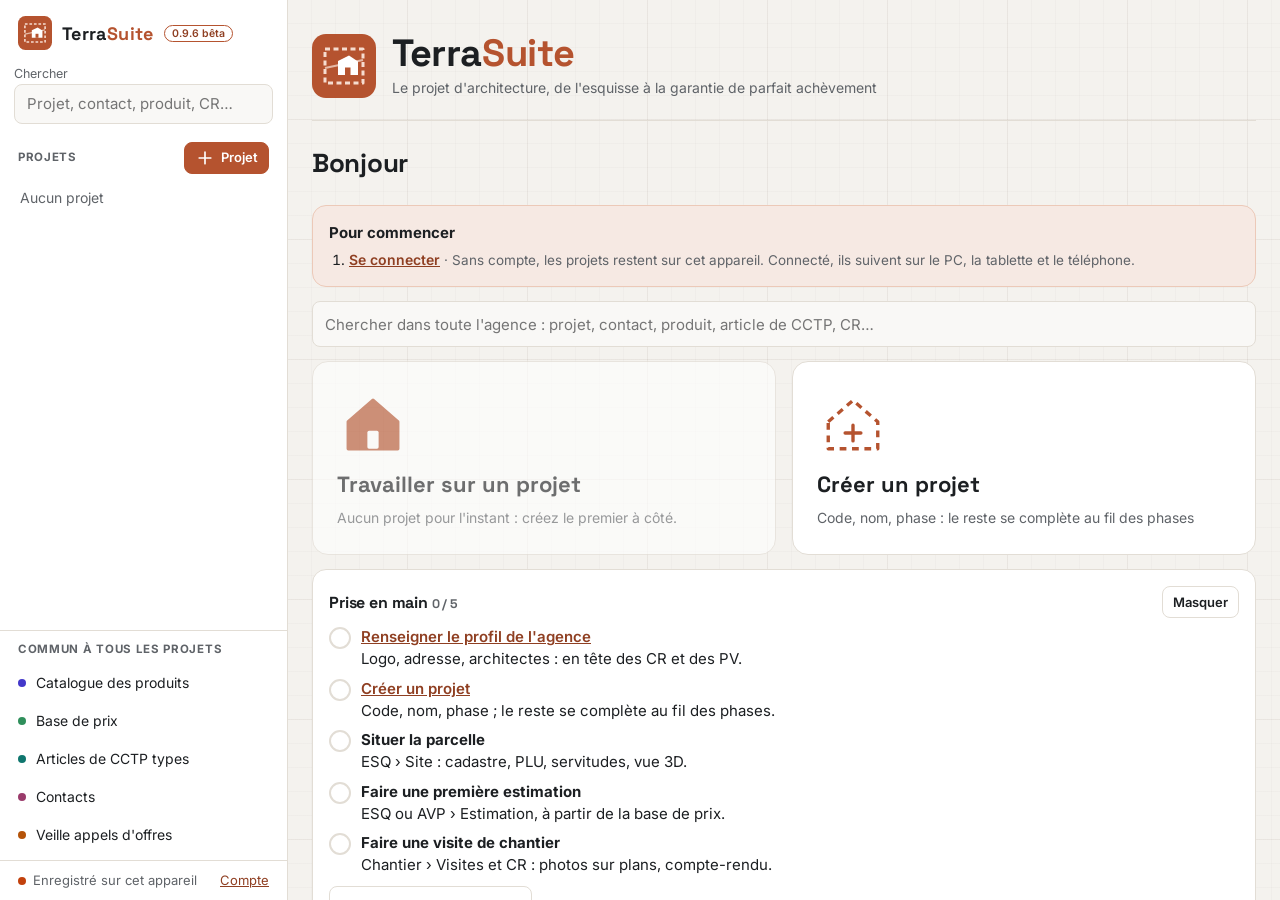
==== commit dc840f65: "TerraSuite 0.9.6 : récupération du règlement du PLU (zone au point du projet par l'API Carto GPU, rè" ====
--- a/index.html
+++ b/index.html
@@ -31,6 +31,7 @@
 <script src="TerraChantier/ts-link.js"></script>
 <script src="TerraChantier/terrasuite-compte.js"></script>
 <script src="TerraChantier/sync.js"></script>
+<script src="suite/plu.js"></script>
 <script src="suite/modules.js"></script>
 <script src="suite/extras.js"></script>
 <script src="suite/app.js"></script>
--- a/suite/app.css
+++ b/suite/app.css
@@ -333,3 +333,25 @@
 .pemL .ck{flex:none;width:22px;height:22px;border-radius:50%;border:2px solid var(--line);display:grid;place-items:center;font-size:13px;font-weight:700;color:#fff;margin-top:1px}
 .pemL li.ok .ck{background:var(--ok);border-color:var(--ok)}.pemL li.ok b{color:var(--muted);font-weight:500;text-decoration:line-through}
 .pemL a{font-weight:600;color:var(--accent-deep)}
+
+.plur{padding:10px 0;border-top:1px solid var(--line2)}
+.plur blockquote{margin:6px 0;padding:6px 12px;border-left:3px solid var(--accent);background:var(--sunk);font-size:13.5px;color:var(--ink)}
+.pluc{margin-top:8px}
+.pluc{grid-template-columns:repeat(auto-fit,minmax(170px,1fr));gap:10px}
+
+/* bandeau du site (vue d'ensemble) */
+#siteBand{margin-bottom:14px}
+.site{position:relative;display:grid;grid-template-columns:1fr;height:240px;border-radius:12px;overflow:hidden;border:1px solid var(--line);background:#3b3f3a}
+.site.two{grid-template-columns:minmax(0,1fr) minmax(0,1.5fr)}
+.site .air,.site .ph{position:relative;display:block;min-width:0;overflow:hidden}
+.site img,.site svg{position:absolute;inset:0;width:100%;height:100%}
+.site img{object-fit:cover}
+.site .air.err img{display:none}
+.site .air.err::before{content:"Photo aérienne indisponible (hors ligne ?)";position:absolute;left:12px;top:12px;color:#d9dcd6;font-size:12.5px}
+.site .cap{text-transform:none;letter-spacing:0;position:absolute;left:10px;bottom:10px;background:rgba(20,22,20,.72);color:#fff;font-size:12.5px;padding:4px 9px;border-radius:6px}
+.site .tools{position:absolute;right:10px;top:10px;display:flex;gap:6px}
+.site .tools .btn{background:rgba(255,255,255,.92)}
+.site.none{display:flex;align-items:center;justify-content:center;height:auto;padding:16px;background:var(--surface);border-style:dashed;color:var(--muted);text-decoration:none;text-align:center}
+@media (max-width:600px){.site{height:170px}.site.two{grid-template-columns:1fr 1fr}}
+
+.t tr.prtot td{background:var(--sunk);border-top:1px solid var(--line)}
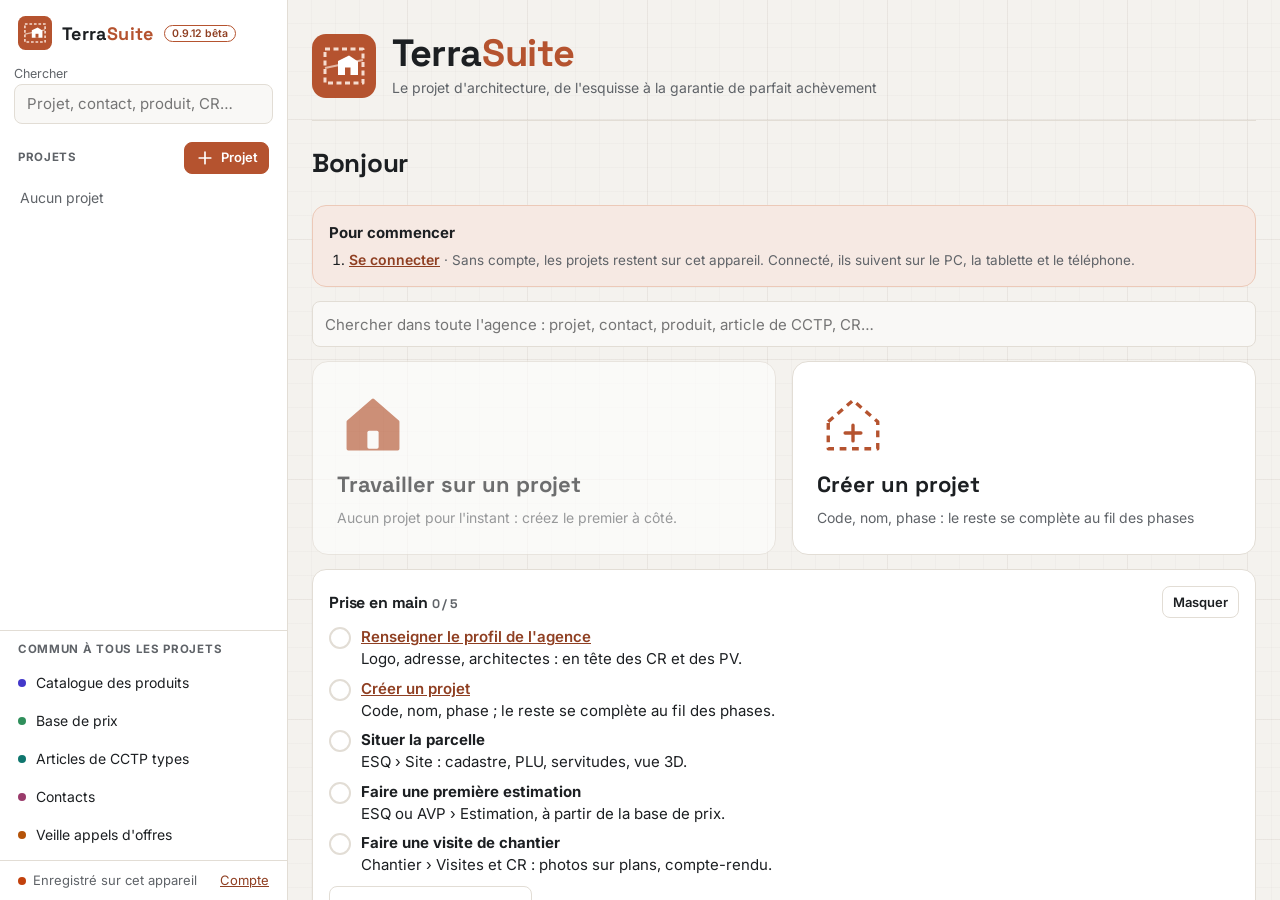
==== commit 33d28eec: "TerraSuite 0.9.12 : ESQ › Incendie, accessibilité (classement habitation 1re à 4e famille, ERP type " ====
--- a/index.html
+++ b/index.html
@@ -32,6 +32,7 @@
 <script src="TerraChantier/terrasuite-compte.js"></script>
 <script src="TerraChantier/sync.js"></script>
 <script src="suite/plu.js"></script>
+<script src="suite/secu.js"></script>
 <script src="suite/modules.js"></script>
 <script src="suite/extras.js"></script>
 <script src="suite/app.js"></script>
